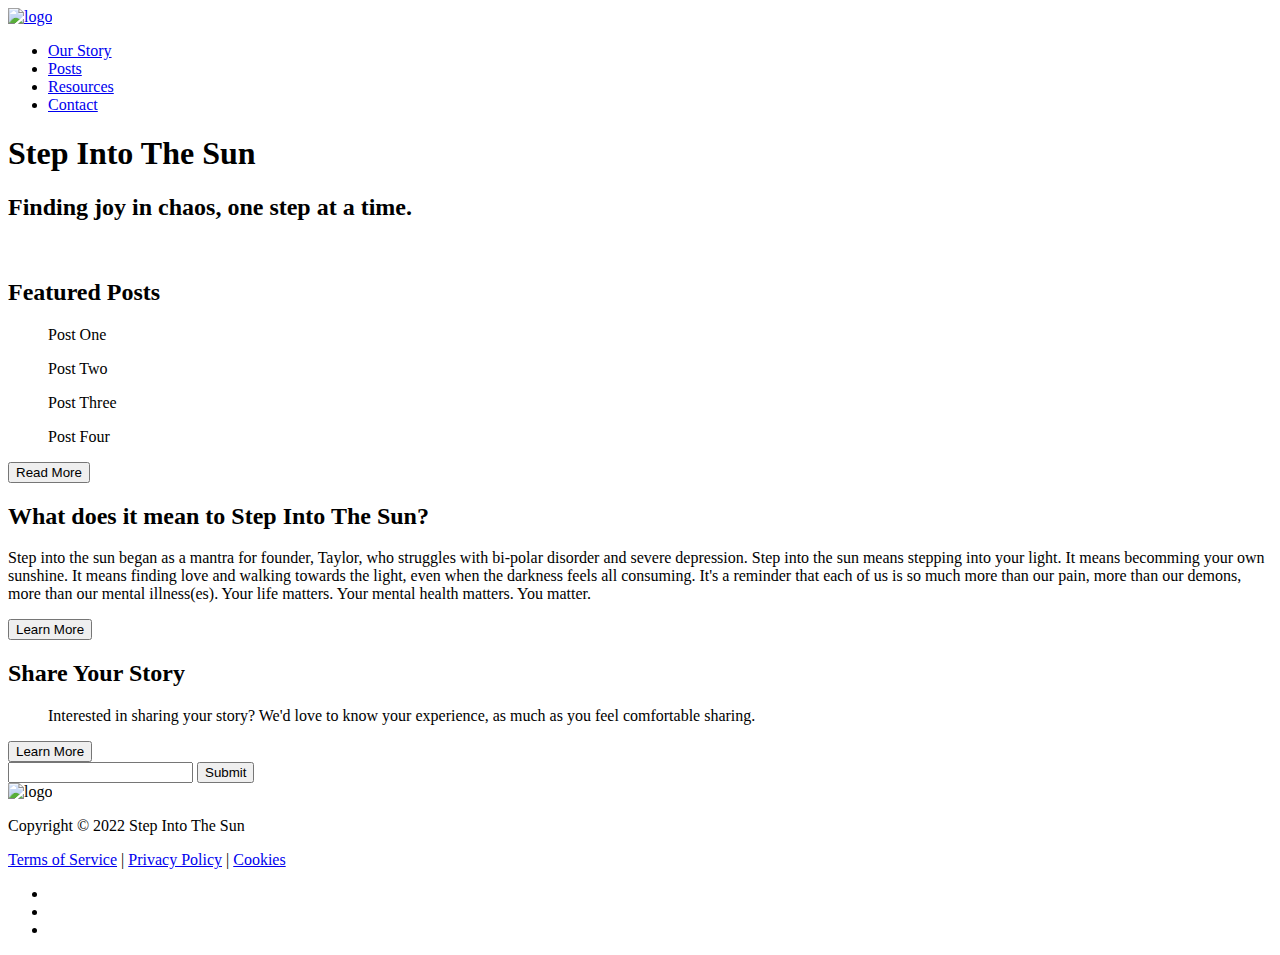
==== index.html @ e4fa4fd3 "Add initial html" ====
<!DOCTYPE html>
<html>
    <head>
        <title>Step Into The Sun Blog</title>
        <meta name="viewport" content="width=device-width, initial-scale=1">
        <link rel="stylesheet" href="style.css">
    </head>

    <body>
        <header class="primary-header">
            <div class="nav-container">
                <a href="#"><img src="" alt="logo"></a>
                <nav class="navbar">
                    <ul class="nav-list" role="list">
                        <li><a href="#">Our Story</a></li>
                        <li><a href="#">Posts</a></li>
                        <li><a href="#">Resources</a></li>
                        <li><a href="#">Contact</a></li>
                    </ul>
                </nav>
            </div>
        </header>

        <main>
            <section>
                <div class="banner-container">
                    <h1>Step Into The Sun</h1>
                    <h2>Finding joy in chaos, one step at a time.</h2>
                    <img src="" alt="">
                </div>
            </section>

            <section>
                <div class="post-container">
                    <h2>Featured Posts</h2>
                    <figure>
                        <figcaption>Post One</figcaption>
                    </figure>
                    <figure>
                        <figcaption>Post Two</figcaption>
                    </figure>
                    <figure>
                        <figcaption>Post Three</figcaption>
                    </figure>
                    <figure>
                        <figcaption>Post Four</figcaption>
                    </figure>
                    <button class="button">Read More</button>
                </div>
            </section>

            <section>
                <div class="meaning-container">
                    <h2>What does it mean to Step Into The Sun?</h2>
                    <p>Step into the sun began as a mantra for founder, Taylor, who struggles with bi-polar disorder and severe depression. Step into the sun means stepping into your light. It means becomming your own sunshine. It means finding love and walking towards the light, even when the darkness feels all consuming. It's a reminder that each of us is so much more than our pain, more than our demons, more than our mental illness(es). Your life matters. Your mental health matters. You matter.</p>
                    <button class="button">Learn More</button>
                </div>
            </section>

            <section>
                <div class="share-container">
                    <h2>Share Your Story</h2>
                    <figure>
                        <figcaption>Interested in sharing your story? We'd love to know your experience, as much as you feel comfortable sharing.</figcaption>
                    </figure>
                    <button class="button">Learn More</button>
                </div>
            </section>
        
            <section>
                <div class="email-container">
                    <form action="">
                        <input type="email">
                        <button class="button">Submit</button>
                    </form>
                </div>
            </section>
        
        </main>

        <footer class="footer">
            <div class="footer-container">
                <div>
                    <img src="" alt="logo">
                    <p>Copyright &copy; 2022 Step Into The Sun</p>
                    <p><a href="#">Terms of Service</a> | <a href="#">Privacy Policy</a> | <a href="#">Cookies</a></p>
                </div>
                <div>
                    <ul role="list" aria-label="social links">
                        <li><a aria-label="facebook" href="#"></a></li>
                        <li><a aria-label="instagram" href="#"></a></li>
                        <li><a aria-label="twitter" href="#"></a></li>
                    </ul>
                </div>
            </div>
        </footer>
    </body>
</html>
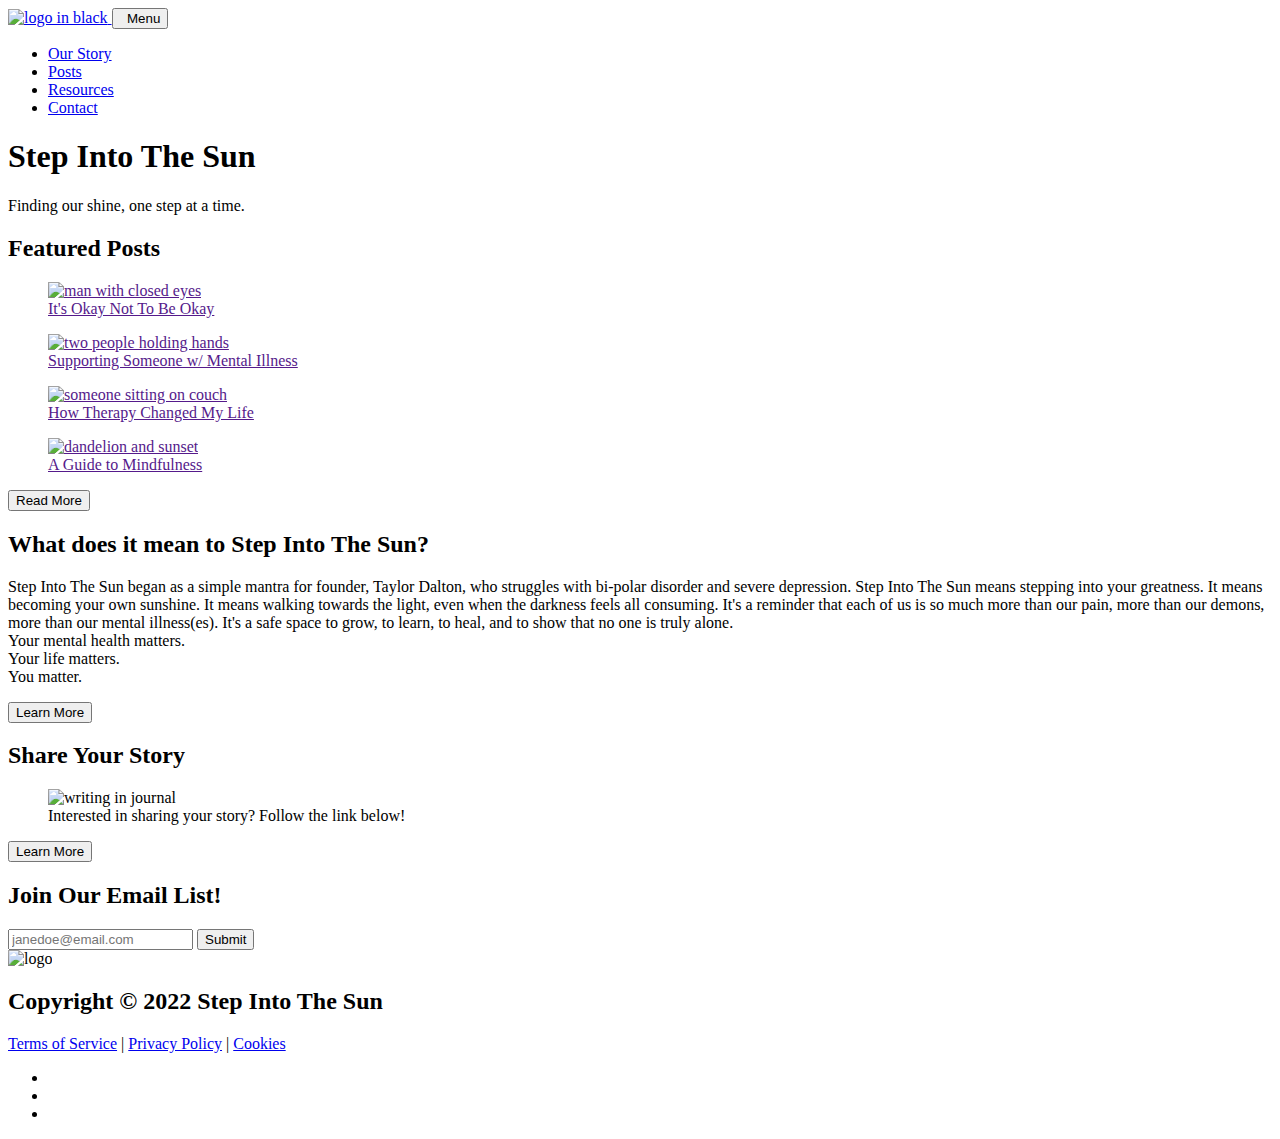
==== commit 01a58611: "Refine html" ====
--- a/index.html
+++ b/index.html
@@ -3,74 +3,94 @@
     <head>
         <title>Step Into The Sun Blog</title>
         <meta name="viewport" content="width=device-width, initial-scale=1">
+        <link rel="icon" href="./resources/logo-gold.png">
         <link rel="stylesheet" href="style.css">
+        <link rel="preconnect" href="https://fonts.googleapis.com">
+        <link rel="preconnect" href="https://fonts.gstatic.com" crossorigin>
+        <link href="https://fonts.googleapis.com/css2?family=Edu+QLD+Beginner:wght@400;700&display=swap" rel="stylesheet">
     </head>
 
     <body>
         <header class="primary-header">
-            <div class="nav-container">
-                <a href="#"><img src="" alt="logo"></a>
-                <nav class="navbar">
-                    <ul class="nav-list" role="list">
-                        <li><a href="#">Our Story</a></li>
-                        <li><a href="#">Posts</a></li>
-                        <li><a href="#">Resources</a></li>
-                        <li><a href="#">Contact</a></li>
-                    </ul>
-                </nav>
+            <div class="container">
+                <div class="nav-wrapper">
+                    <a href="#">
+                        <img class="logo" src="./resources/logo-black.png" alt="logo in black">
+                    </a>
+                    <button class="mobile-nav-toggle" aria-controls="navigation" aria-expanded="false">
+                        <img class="icon-open" src="./resources/menu-icon-open.png" alt="" aria-hidden="true">
+                        <img class ="icon-close" src="./resources/menu-icon-close.png" alt="" aria-hidden="true"> 
+                        <span class="visually-hidden">Menu</span>
+                    </button>
+                    <nav class="navbar" id="navigation">
+                        <ul class="nav-list" role="list">
+                            <li><a href="#">Our Story</a></li>
+                            <li><a href="#">Posts</a></li>
+                            <li><a href="#">Resources</a></li>
+                            <li><a href="#">Contact</a></li>
+                        </ul>
+                    </nav>
+                </div>
             </div>
         </header>
 
         <main>
             <section>
-                <div class="banner-container">
+                <div class="container banner">
                     <h1>Step Into The Sun</h1>
-                    <h2>Finding joy in chaos, one step at a time.</h2>
-                    <img src="" alt="">
+                    <p>Finding our shine, one step at a time.</p>
                 </div>
             </section>
 
             <section>
-                <div class="post-container">
+                <div class="container">
                     <h2>Featured Posts</h2>
-                    <figure>
-                        <figcaption>Post One</figcaption>
-                    </figure>
-                    <figure>
-                        <figcaption>Post Two</figcaption>
-                    </figure>
-                    <figure>
-                        <figcaption>Post Three</figcaption>
-                    </figure>
-                    <figure>
-                        <figcaption>Post Four</figcaption>
-                    </figure>
+                    <div class="even-columns posts">
+                        <figure>
+                            <a href=""><img src="./resources/okay.jpg" alt="man with closed eyes"></a>
+                            <figcaption class="captions"><a href="">It's Okay Not To Be Okay</a></figcaption>
+                        </figure>
+                        <figure>
+                            <a href=""><img src="./resources/support.jpg" alt="two people holding hands"></a>
+                            <figcaption class="captions"><a href="">Supporting Someone w/ Mental Illness</a></figcaption>
+                        </figure>
+                        <figure>
+                            <a href=""><img src="./resources/therapy.jpg" alt="someone sitting on couch"></a>
+                            <figcaption class="captions"><a href="">How Therapy Changed My Life</a></figcaption>
+                        </figure>
+                        <figure>
+                            <a href=""><img src="./resources/mindfulness.jpg" alt="dandelion and sunset"></a>
+                            <figcaption class="captions"><a href="">A Guide to Mindfulness</a></figcaption>
+                        </figure>
+                    </div>
                     <button class="button">Read More</button>
                 </div>
             </section>
 
             <section>
-                <div class="meaning-container">
+                <div class="container">
                     <h2>What does it mean to Step Into The Sun?</h2>
-                    <p>Step into the sun began as a mantra for founder, Taylor, who struggles with bi-polar disorder and severe depression. Step into the sun means stepping into your light. It means becomming your own sunshine. It means finding love and walking towards the light, even when the darkness feels all consuming. It's a reminder that each of us is so much more than our pain, more than our demons, more than our mental illness(es). Your life matters. Your mental health matters. You matter.</p>
+                    <p>Step Into The Sun began as a simple mantra for founder, Taylor Dalton, who struggles with bi-polar disorder and severe depression. Step Into The Sun means stepping into your greatness. It means becoming your own sunshine. It means walking towards the light, even when the darkness feels all consuming. It's a reminder that each of us is so much more than our pain, more than our demons, more than our mental illness(es). It's a safe space to grow, to learn, to heal, and to show that no one is truly alone.<br>Your mental health matters.<br>Your life matters.<br>You matter.</p>
                     <button class="button">Learn More</button>
                 </div>
             </section>
 
             <section>
-                <div class="share-container">
+                <div class="container">
                     <h2>Share Your Story</h2>
                     <figure>
-                        <figcaption>Interested in sharing your story? We'd love to know your experience, as much as you feel comfortable sharing.</figcaption>
+                        <img src="./resources/share.jpg" alt="writing in journal">
+                        <figcaption class="share-cap">Interested in sharing your story? Follow the link below!</figcaption>
                     </figure>
                     <button class="button">Learn More</button>
                 </div>
             </section>
         
             <section>
-                <div class="email-container">
+                <div class="container">
+                    <h2>Join Our Email List!</h2>
                     <form action="">
-                        <input type="email">
+                        <input type="email" placeholder="janedoe@email.com" class="input">
                         <button class="button">Submit</button>
                     </form>
                 </div>
@@ -79,10 +99,10 @@
         </main>
 
         <footer class="footer">
-            <div class="footer-container">
+            <div class="footer">
                 <div>
-                    <img src="" alt="logo">
-                    <p>Copyright &copy; 2022 Step Into The Sun</p>
+                    <img src="./resources/logo-gold.png" alt="logo">
+                    <h2>Copyright &copy; 2022 Step Into The Sun</h2>
                     <p><a href="#">Terms of Service</a> | <a href="#">Privacy Policy</a> | <a href="#">Cookies</a></p>
                 </div>
                 <div>
@@ -94,5 +114,10 @@
                 </div>
             </div>
         </footer>
+
+
+
+
+        <script type="module" src="/main.js"></script>
     </body>
 </html>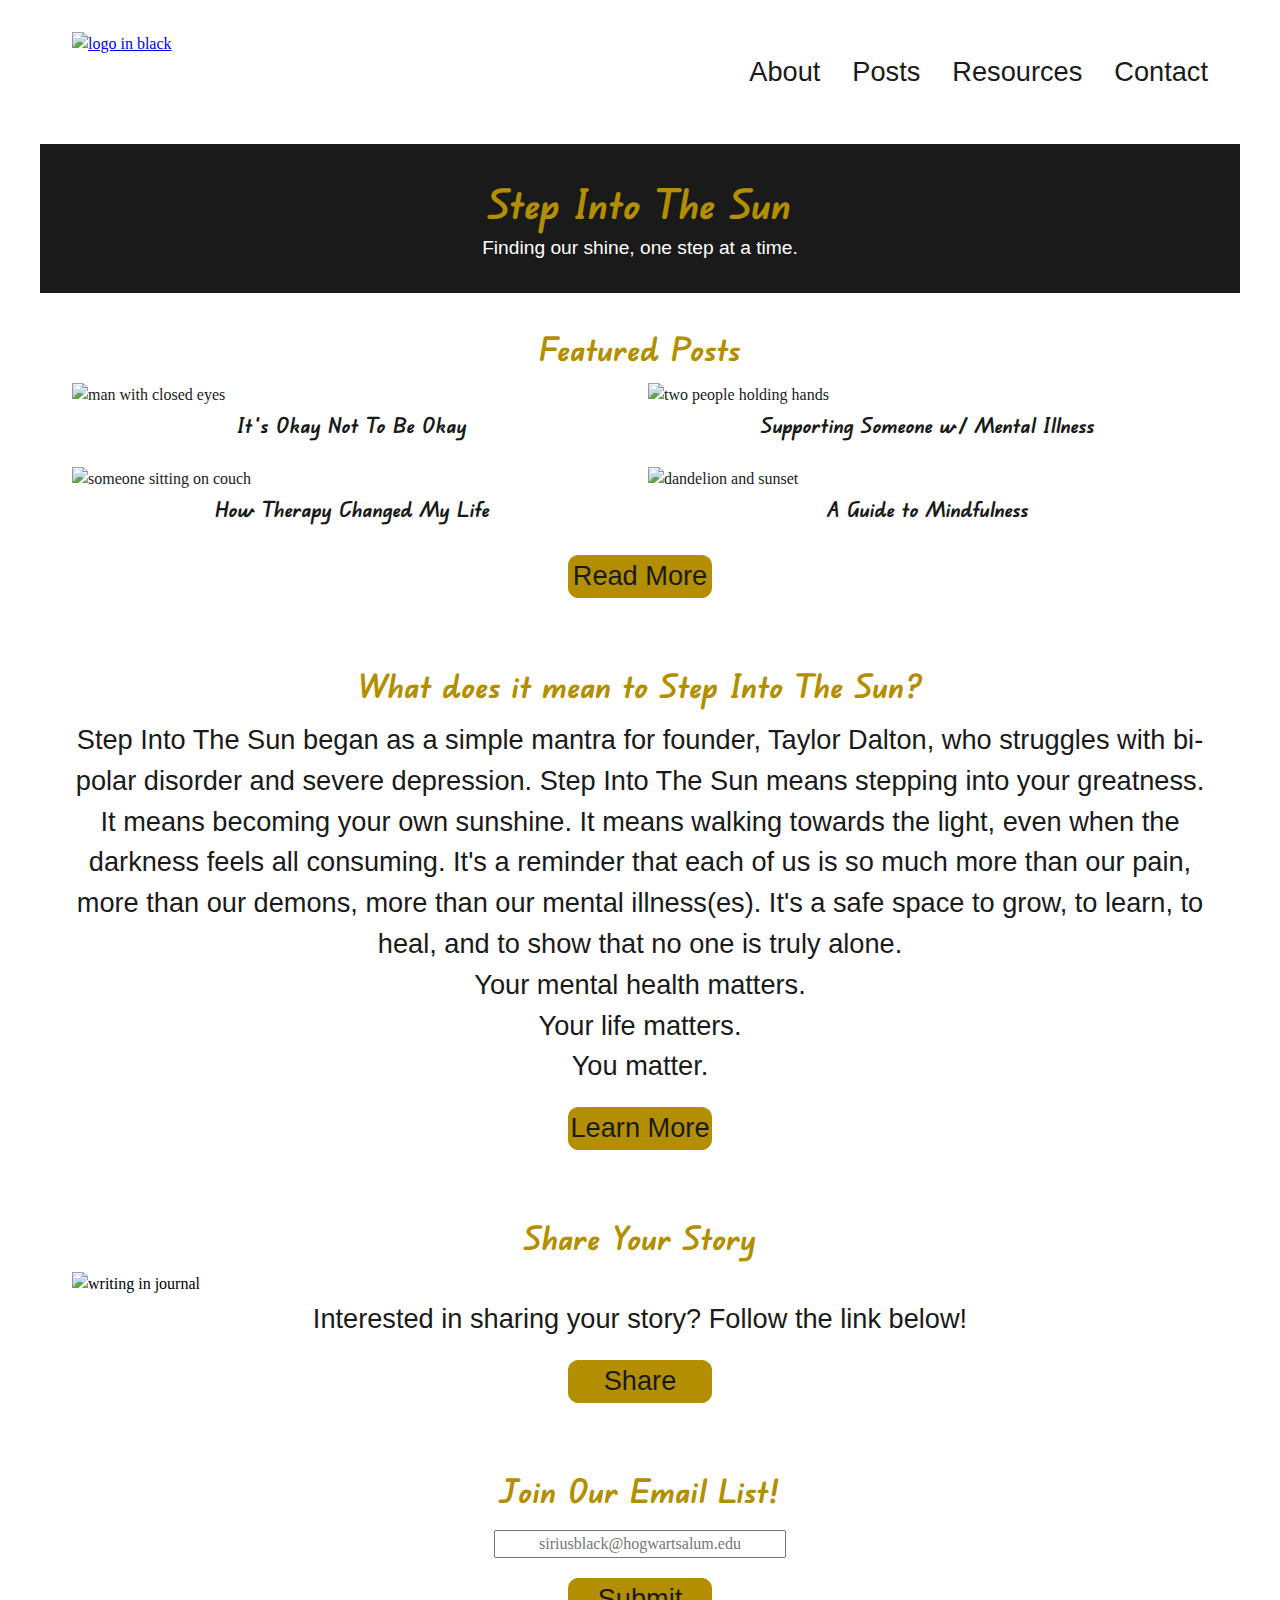
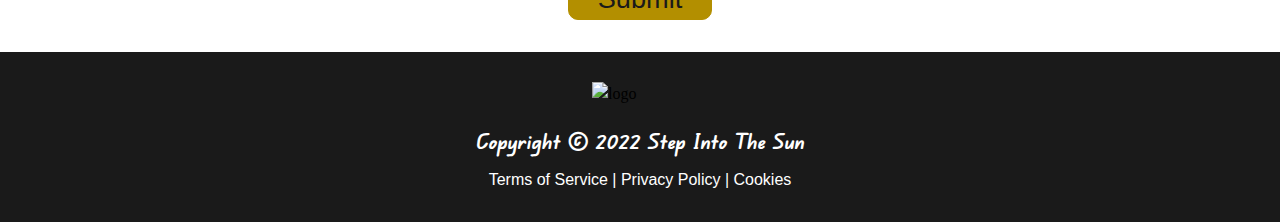
==== commit 98d423c1: "Update html" ====
--- a/index.html
+++ b/index.html
@@ -14,7 +14,7 @@
         <header class="primary-header">
             <div class="container">
                 <div class="nav-wrapper">
-                    <a href="#">
+                    <a href="/index.html">
                         <img class="logo" src="./resources/logo-black.png" alt="logo in black">
                     </a>
                     <button class="mobile-nav-toggle" aria-controls="navigation" aria-expanded="false">
@@ -24,10 +24,10 @@
                     </button>
                     <nav class="navbar" id="navigation">
                         <ul class="nav-list" role="list">
-                            <li><a href="#">Our Story</a></li>
-                            <li><a href="#">Posts</a></li>
-                            <li><a href="#">Resources</a></li>
-                            <li><a href="#">Contact</a></li>
+                            <li><a href="/about-page.html">About</a></li>
+                            <li><a href="/posts-page.html">Posts</a></li>
+                            <li><a href="/resources-page.html">Resources</a></li>
+                            <li><a href="/contact-page.html">Contact</a></li>
                         </ul>
                     </nav>
                 </div>
@@ -79,10 +79,10 @@
                 <div class="container">
                     <h2>Share Your Story</h2>
                     <figure>
-                        <img src="./resources/share.jpg" alt="writing in journal">
+                        <img src="./resources/share.jpg" alt="writing in journal" class="share-img">
                         <figcaption class="share-cap">Interested in sharing your story? Follow the link below!</figcaption>
                     </figure>
-                    <button class="button">Learn More</button>
+                    <button class="button">Share</button>
                 </div>
             </section>
         
@@ -90,7 +90,7 @@
                 <div class="container">
                     <h2>Join Our Email List!</h2>
                     <form action="">
-                        <input type="email" placeholder="janedoe@email.com" class="input">
+                        <input type="email" placeholder="siriusblack@hogwartsalum.edu" class="input">
                         <button class="button">Submit</button>
                     </form>
                 </div>
--- a/style.css
+++ b/style.css
@@ -0,0 +1,278 @@
+
+/* Box sizing rules */
+*,
+*::before,
+*::after {
+  box-sizing: border-box;
+}
+
+/* Remove default margin,padding, and font */
+* {
+    margin: 0;
+    padding: 0;
+    font: inherit;
+}
+
+/* Remove list styles on ul, ol elements with a list role, which suggests default styling will be removed */
+ul[role='list'],
+ol[role='list'] {
+  list-style: none;
+}
+
+/* Set core root defaults */
+html:focus-within {
+  scroll-behavior: smooth;
+}
+
+html,
+body {
+    height: 100%;
+}
+
+/* Set core body defaults */
+body {
+  text-rendering: optimizeSpeed;
+  line-height: 1.5;
+}
+
+/* A elements that don't have a class get default styles */
+a:not([class]) {
+  text-decoration-skip-ink: auto;
+}
+
+/* Make images easier to work with */
+img,
+picture,
+figure {
+  max-width: 100%;
+  display: block;
+}
+
+/* Remove all animations, transitions and smooth scroll for people that prefer not to see them */
+@media (prefers-reduced-motion: reduce) {
+  html:focus-within {
+   scroll-behavior: auto;
+  }
+  
+  *,
+  *::before,
+  *::after {
+    animation-duration: 0.01ms !important;
+    animation-iteration-count: 1 !important;
+    transition-duration: 0.01ms !important;
+    scroll-behavior: auto !important;
+  }
+}
+
+/* Custom Properties */
+
+.container {
+  max-width: 1200px;
+  padding: 2rem;
+
+  margin-inline: auto;
+}
+
+.even-columns {
+  display: grid;
+  grid-template: 1fr 1fr / 1fr 1fr;
+  gap: 1rem;
+}
+
+@media (max-width: 50em) {
+  .even-columns {
+    grid-template: 1fr / 1fr;
+  }
+}
+
+.visually-hidden {
+  position: absolute;
+position: absolute !important;
+width: 1px !important;
+height: 1px !important;
+padding: 0 !important;
+margin: -1px !important;
+overflow: hidden !important;
+clip: rect(0,0,0,0) !important;
+white-space: nowrap !important;
+border: 0 !important;
+}
+
+/* Genneral Styling */
+
+h1,
+h2,
+figcaption {
+  font-family: 'Edu QLD Beginner', cursive;
+  font-weight: 700;
+  text-align: center;
+}
+
+h1 {
+  font-size: 2.5rem;
+  color: #B38F00;
+}
+
+h2 {
+  font-size: 2rem;
+  margin-bottom: 10px;
+  color: #B38F00;
+}
+
+figcaption {
+  font-size: 1.3rem;
+  margin-top: 3px;
+  margin-bottom: 10px;
+  color: #1A1A1A;
+}
+
+p,
+li,
+button,
+.share-cap {
+  font-family: 'Arial Narrow', Arial, sans-serif;
+  color: #1A1A1A;
+  font-weight: 500;
+  text-align: center;
+  font-size: 1.7rem;
+}
+
+.banner {
+  background-color: #1A1A1A;
+  padding: 30px 10px 30px 10px;
+}
+
+.banner p {
+  color:#FFF;
+  font-size: 1.2rem;
+}
+
+.navbar a,
+.posts a {
+  color:#1A1A1A;
+  list-style: none;
+  text-decoration: none;
+}
+
+.button {
+  background-color:#B38F00;
+  border: 1px solid #B38F00;
+  border-radius: 10px;
+  width: 9rem;
+  display: block;
+  margin-top: 20px;
+  margin-right: auto;
+  margin-left: auto;
+}
+
+.input {
+  text-align: center;
+  width: 18.3rem;
+  display: block;
+  margin: 15px auto;
+}
+
+.footer a,
+.footer p {
+  color:#FFF;
+  list-style: none;
+  text-decoration: none;
+  font-size: 1rem;
+}
+
+.footer h2 {
+  font-size: 1.3rem;
+  color: #FFF;
+  margin-top: 20px;
+}
+
+.footer img {
+  width: 6rem;
+  margin: 0 auto;
+}
+
+.footer {
+  background-color: #1A1A1A;
+  padding: 15px 0;
+}
+
+  /* Navigation */
+
+.logo {
+  height: 5rem;
+  width: auto;
+}
+
+.nav-wrapper {
+  display: flex;
+  justify-content: space-between;
+  align-items: center;
+}
+
+.mobile-nav-toggle {
+  display: none;
+}
+
+.nav-list {
+  display: flex;
+  gap: 2rem;
+}
+
+@media (max-width: 50em) {
+  .navbar {
+    display: none;
+
+    position: absolute;
+    inset: 7.2rem 1rem auto;
+    background: #FFF;
+    box-shadow: 0 0 0.25em #000;
+  }
+
+  .navbar::after {
+    content: '';
+    position: absolute;
+    inset 0;
+  }
+
+  .nav-list {
+    display: grid;
+    gap: 0.25rem;
+    text-align: center;
+  }
+
+  .navbar[data-visible] {
+    display: block;
+  }
+
+  .mobile-nav-toggle {
+    display: block;
+    cursor: pointer;
+    background: transparent;
+    border: 0;
+    padding: 0.5em;
+  }
+  
+  .mobile-nav-toggle .icon-close {
+    display: none;
+  }
+}
+
+/* Animation */
+
+.nav-list a:hover,
+.footer a:hover {
+  color: #B38F00;
+  cursor: pointer;
+}
+
+.button:hover {
+  color: #B38F00;
+  background-color: #1A1A1A; 
+  border: 1px solid #1A1A1A;
+  cursor: pointer;
+}
+
+.posts a:hover {
+  color: #B38F00;
+  cursor: pointer;
+}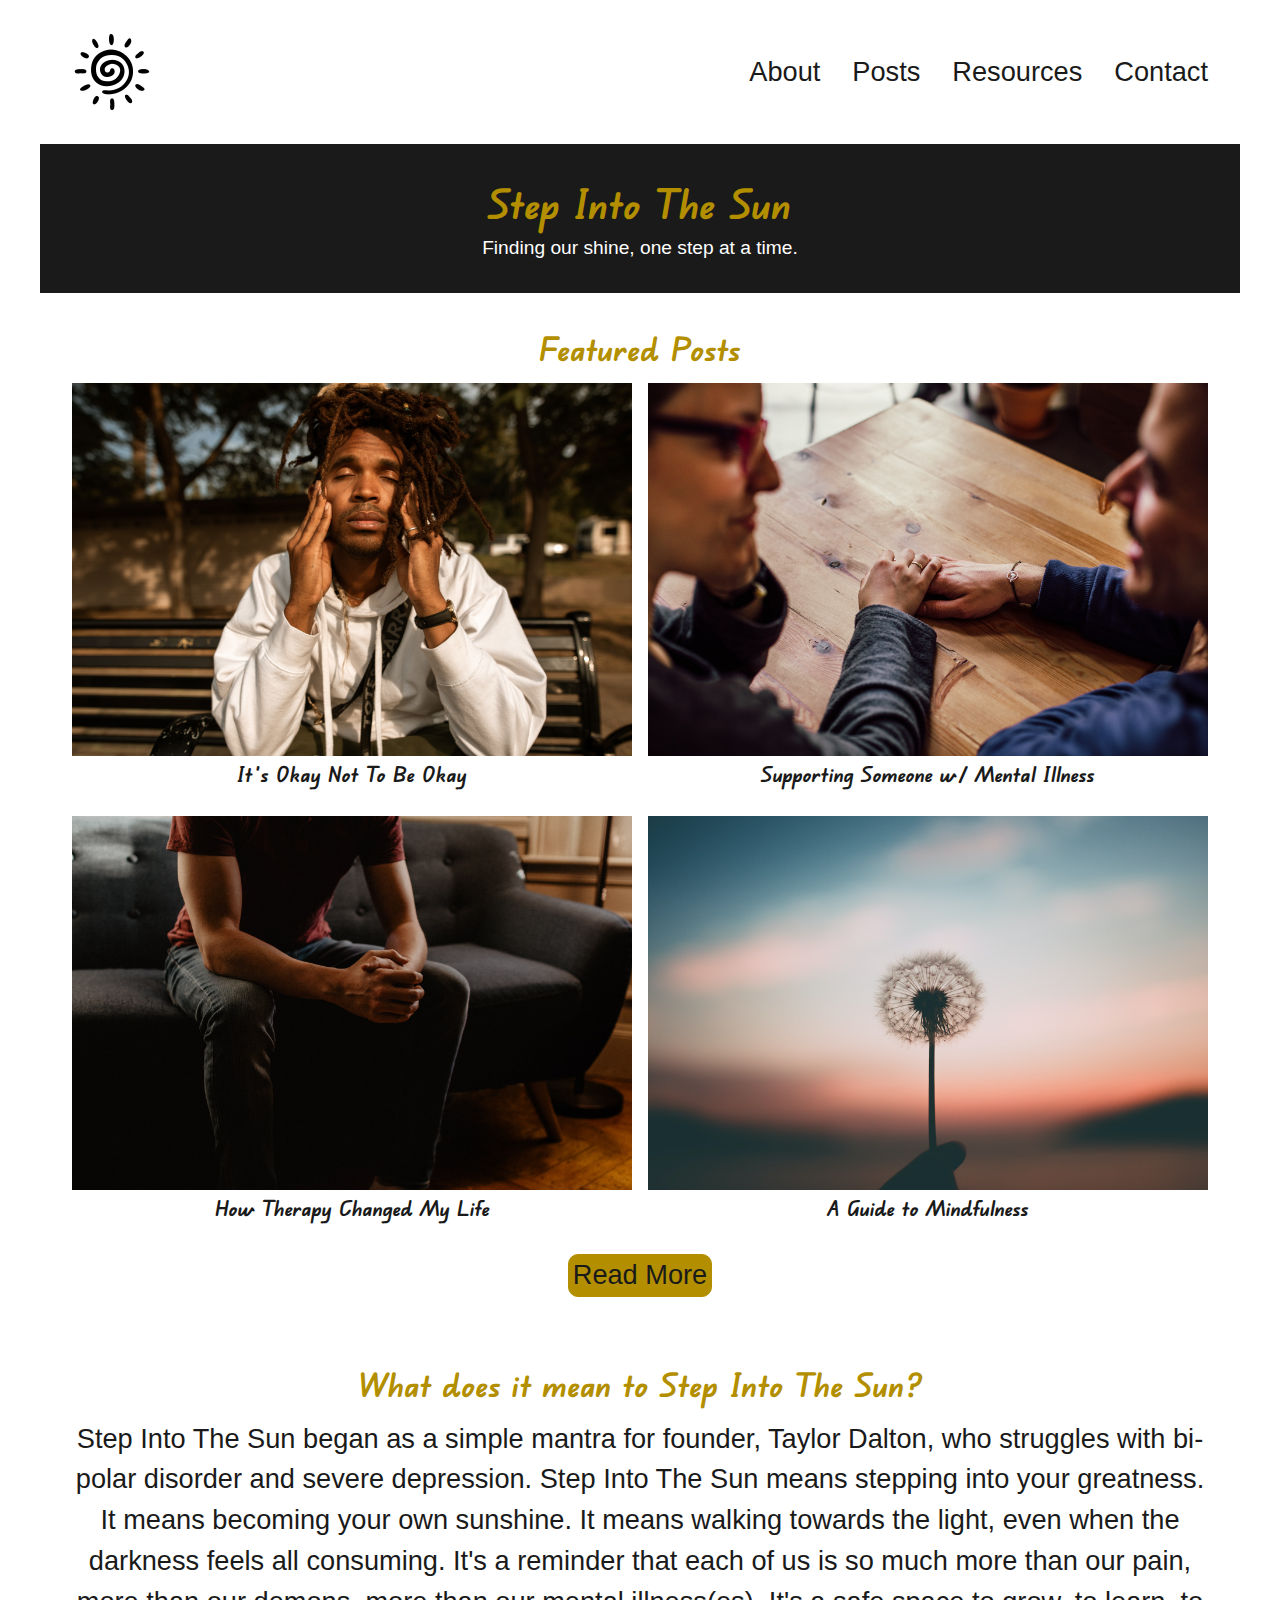
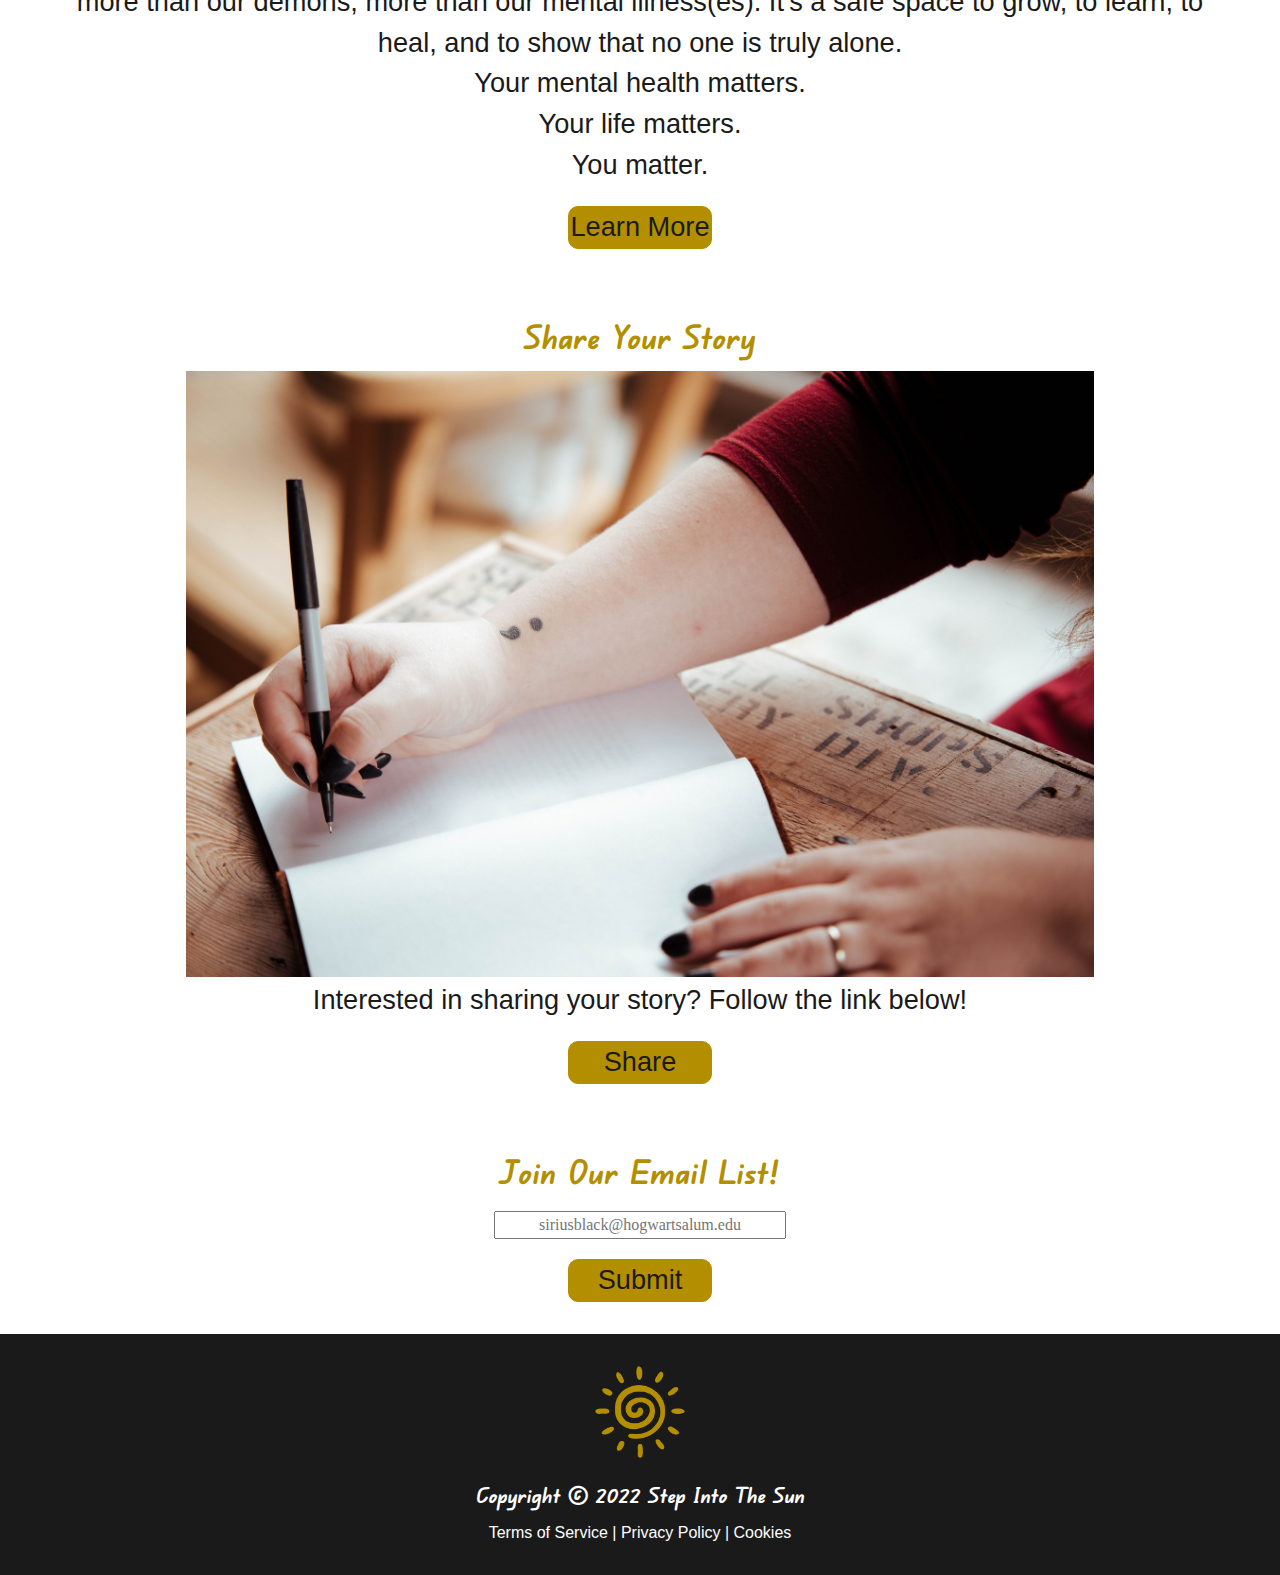
==== commit 5dd2e0d6: "Update index.html" ====
--- a/index.html
+++ b/index.html
@@ -3,7 +3,7 @@
     <head>
         <title>Step Into The Sun Blog</title>
         <meta name="viewport" content="width=device-width, initial-scale=1">
-        <link rel="icon" href="./resources/logo-gold.png">
+        <link rel="icon" href="resources/logo-gold.png">
         <link rel="stylesheet" href="style.css">
         <link rel="preconnect" href="https://fonts.googleapis.com">
         <link rel="preconnect" href="https://fonts.gstatic.com" crossorigin>
@@ -14,20 +14,20 @@
         <header class="primary-header">
             <div class="container">
                 <div class="nav-wrapper">
-                    <a href="/index.html">
-                        <img class="logo" src="./resources/logo-black.png" alt="logo in black">
+                    <a href="index.html">
+                        <img class="logo" src="resources/logo-black.png" alt="logo in black">
                     </a>
                     <button class="mobile-nav-toggle" aria-controls="navigation" aria-expanded="false">
-                        <img class="icon-open" src="./resources/menu-icon-open.png" alt="" aria-hidden="true">
-                        <img class ="icon-close" src="./resources/menu-icon-close.png" alt="" aria-hidden="true"> 
+                        <img class="icon-open" src="resources/menu-icon-open.png" alt="" aria-hidden="true">
+                        <img class ="icon-close" src="resources/menu-icon-close.png" alt="" aria-hidden="true"> 
                         <span class="visually-hidden">Menu</span>
                     </button>
                     <nav class="navbar" id="navigation">
                         <ul class="nav-list" role="list">
-                            <li><a href="/about-page.html">About</a></li>
-                            <li><a href="/posts-page.html">Posts</a></li>
-                            <li><a href="/resources-page.html">Resources</a></li>
-                            <li><a href="/contact-page.html">Contact</a></li>
+                            <li><a href="about-page.html">About</a></li>
+                            <li><a href="posts-page.html">Posts</a></li>
+                            <li><a href="resources-page.html">Resources</a></li>
+                            <li><a href="contact-page.html">Contact</a></li>
                         </ul>
                     </nav>
                 </div>
@@ -47,19 +47,19 @@
                     <h2>Featured Posts</h2>
                     <div class="even-columns posts">
                         <figure>
-                            <a href=""><img src="./resources/okay.jpg" alt="man with closed eyes"></a>
+                            <a href=""><img src="resources/okay.jpg" alt="man with closed eyes"></a>
                             <figcaption class="captions"><a href="">It's Okay Not To Be Okay</a></figcaption>
                         </figure>
                         <figure>
-                            <a href=""><img src="./resources/support.jpg" alt="two people holding hands"></a>
+                            <a href=""><img src="resources/support.jpg" alt="two people holding hands"></a>
                             <figcaption class="captions"><a href="">Supporting Someone w/ Mental Illness</a></figcaption>
                         </figure>
                         <figure>
-                            <a href=""><img src="./resources/therapy.jpg" alt="someone sitting on couch"></a>
+                            <a href=""><img src="resources/therapy.jpg" alt="someone sitting on couch"></a>
                             <figcaption class="captions"><a href="">How Therapy Changed My Life</a></figcaption>
                         </figure>
                         <figure>
-                            <a href=""><img src="./resources/mindfulness.jpg" alt="dandelion and sunset"></a>
+                            <a href=""><img src="resources/mindfulness.jpg" alt="dandelion and sunset"></a>
                             <figcaption class="captions"><a href="">A Guide to Mindfulness</a></figcaption>
                         </figure>
                     </div>
@@ -79,7 +79,7 @@
                 <div class="container">
                     <h2>Share Your Story</h2>
                     <figure>
-                        <img src="./resources/share.jpg" alt="writing in journal" class="share-img">
+                        <img src="resources/share.jpg" alt="writing in journal" class="share-img">
                         <figcaption class="share-cap">Interested in sharing your story? Follow the link below!</figcaption>
                     </figure>
                     <button class="button">Share</button>
@@ -101,7 +101,7 @@
         <footer class="footer">
             <div class="footer">
                 <div>
-                    <img src="./resources/logo-gold.png" alt="logo">
+                    <img src="resources/logo-gold.png" alt="logo">
                     <h2>Copyright &copy; 2022 Step Into The Sun</h2>
                     <p><a href="#">Terms of Service</a> | <a href="#">Privacy Policy</a> | <a href="#">Cookies</a></p>
                 </div>
@@ -120,4 +120,4 @@
 
         <script type="module" src="/main.js"></script>
     </body>
-</html>+</html>
--- a/style.css
+++ b/style.css
@@ -137,6 +137,11 @@
   font-size: 1.7rem;
 }
 
+.share-img {
+  width: 80%;
+  margin: 0 auto;
+}
+
 .banner {
   background-color: #1A1A1A;
   padding: 30px 10px 30px 10px;
@@ -275,4 +280,73 @@
 .posts a:hover {
   color: #B38F00;
   cursor: pointer;
+}
+
+/* --------------------------------------------------------------- */
+
+/* CONTACT PAGE STYLES*/
+
+.contact-head .black {
+  color:#1A1A1A;
+}
+
+.contact-head .gold {
+  color: #B38F00;
+}
+
+.contact-form {
+  display: block;
+  align-items: center;
+}
+
+.contact-form label {
+  font-family: 'Edu QLD Beginner', cursive;
+  color: #1A1A1A;
+  font-weight: 700;
+  font-size: 2rem;
+}
+
+#name, #email {
+  width: 100%;
+  height: 40px;
+}
+
+.contact-form textarea {
+  width: 100%;
+  height: 250px;
+}
+
+/* --------------------------------------------------------------- */
+
+/* ABOUT PAGE ADDITONAL STYLING */
+
+#you-matter {
+  width: 80%;
+  margin: 0 auto;
+  padding-bottom: 3rem;
+}
+
+/* --------------------------------------------------------------- */
+
+/* RESOURCE PAGE ADDITIONAL STYLING */
+
+#idontmind,
+#hotline {
+  color:#1A1A1A;
+  text-decoration: none;
+}
+
+#resource-wrap li, 
+#resource-wrap h2 {
+  text-align: left;
+}
+
+@media (max-width: 50em) {
+  #resource-wrap h2 {
+    text-align: center;
+  }
+}
+
+#resource-wrap ul {
+  padding-left: 4rem;
 }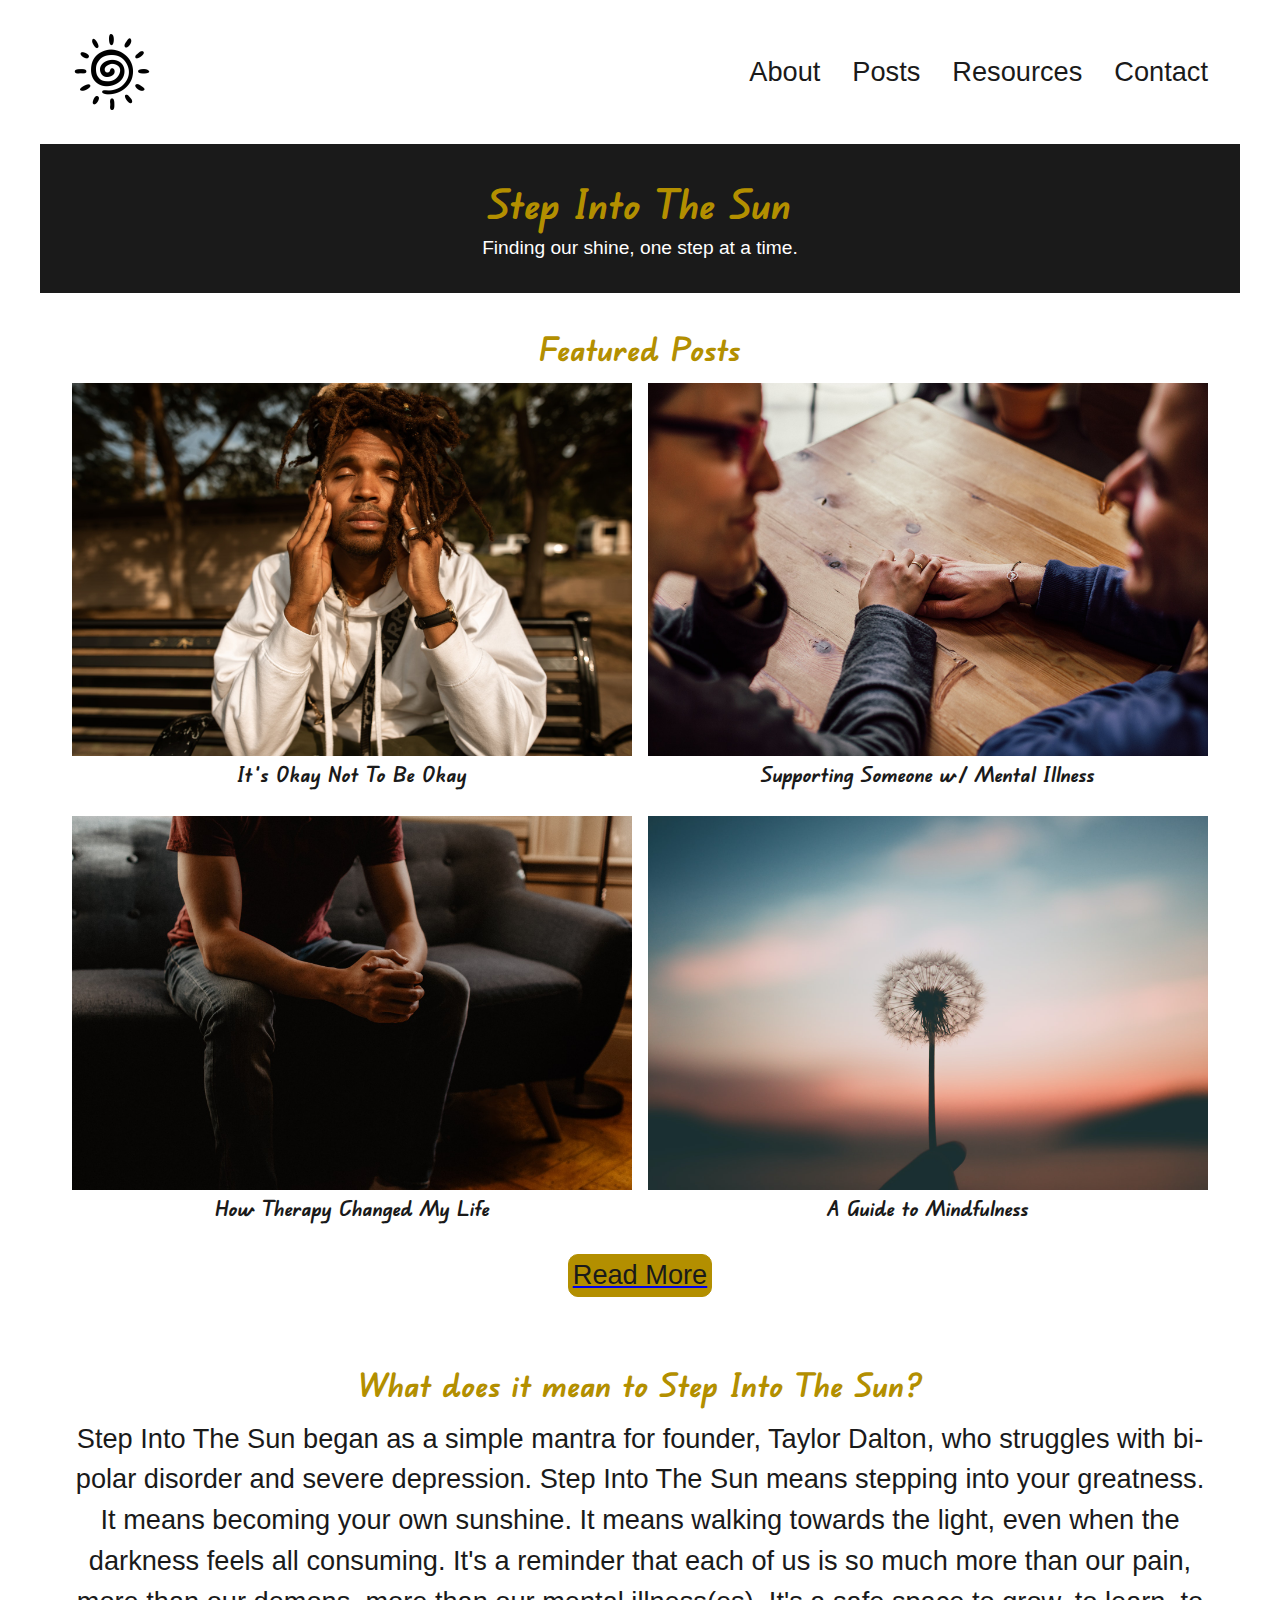
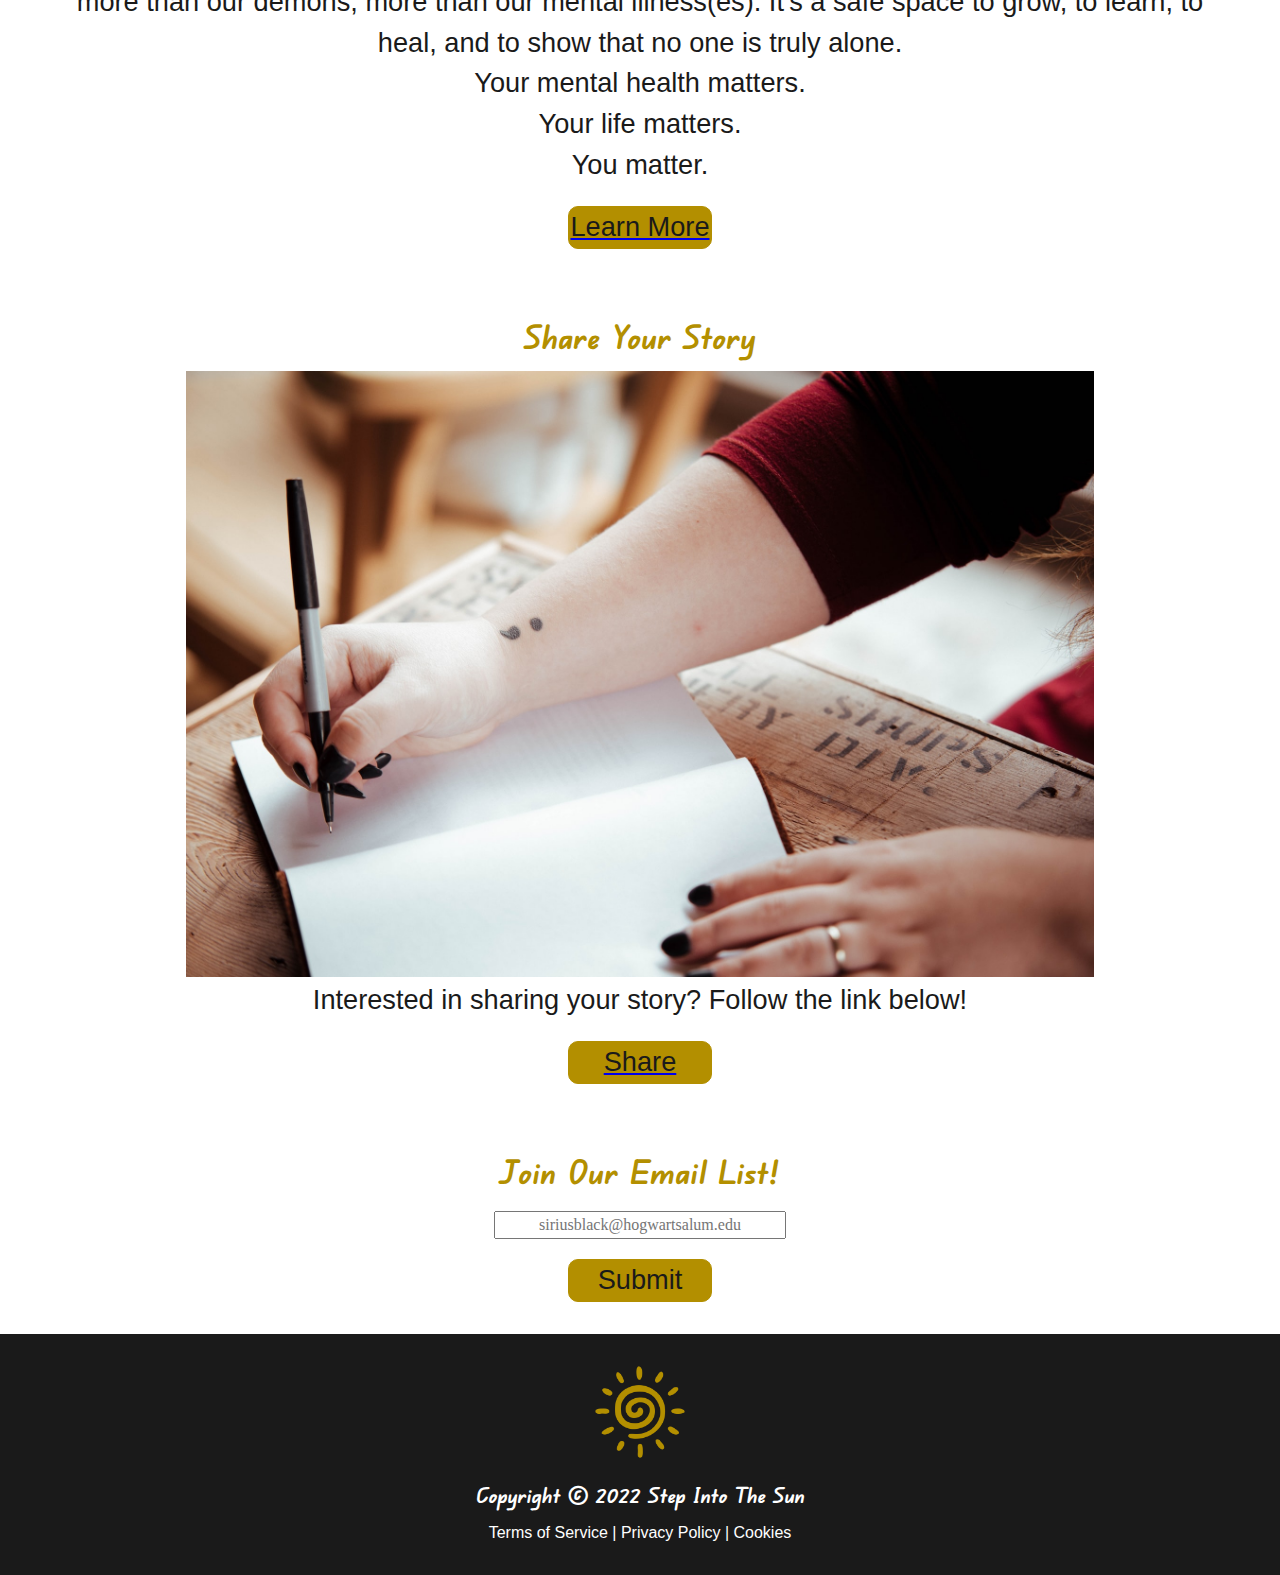
==== commit f88e8982: "Add files via upload" ====
--- a/index.html
+++ b/index.html
@@ -3,7 +3,7 @@
     <head>
         <title>Step Into The Sun Blog</title>
         <meta name="viewport" content="width=device-width, initial-scale=1">
-        <link rel="icon" href="resources/logo-gold.png">
+        <link rel="icon" href="./resources/logo-gold.png">
         <link rel="stylesheet" href="style.css">
         <link rel="preconnect" href="https://fonts.googleapis.com">
         <link rel="preconnect" href="https://fonts.gstatic.com" crossorigin>
@@ -14,20 +14,20 @@
         <header class="primary-header">
             <div class="container">
                 <div class="nav-wrapper">
-                    <a href="index.html">
-                        <img class="logo" src="resources/logo-black.png" alt="logo in black">
+                    <a href="/index.html">
+                        <img class="logo" src="./resources/logo-black.png" alt="logo in black">
                     </a>
                     <button class="mobile-nav-toggle" aria-controls="navigation" aria-expanded="false">
-                        <img class="icon-open" src="resources/menu-icon-open.png" alt="" aria-hidden="true">
-                        <img class ="icon-close" src="resources/menu-icon-close.png" alt="" aria-hidden="true"> 
+                        <img class="icon-open" src="./resources/menu-icon-open.png" alt="" aria-hidden="true">
+                        <img class ="icon-close" src="./resources/menu-icon-close.png" alt="" aria-hidden="true"> 
                         <span class="visually-hidden">Menu</span>
                     </button>
                     <nav class="navbar" id="navigation">
                         <ul class="nav-list" role="list">
-                            <li><a href="about-page.html">About</a></li>
-                            <li><a href="posts-page.html">Posts</a></li>
-                            <li><a href="resources-page.html">Resources</a></li>
-                            <li><a href="contact-page.html">Contact</a></li>
+                            <li><a href="/about-page.html">About</a></li>
+                            <li><a href="/posts-page.html">Posts</a></li>
+                            <li><a href="/resources-page.html">Resources</a></li>
+                            <li><a href="/contact-page.html">Contact</a></li>
                         </ul>
                     </nav>
                 </div>
@@ -47,23 +47,23 @@
                     <h2>Featured Posts</h2>
                     <div class="even-columns posts">
                         <figure>
-                            <a href=""><img src="resources/okay.jpg" alt="man with closed eyes"></a>
+                            <a href=""><img src="./resources/okay.jpg" alt="man with closed eyes"></a>
                             <figcaption class="captions"><a href="">It's Okay Not To Be Okay</a></figcaption>
                         </figure>
                         <figure>
-                            <a href=""><img src="resources/support.jpg" alt="two people holding hands"></a>
+                            <a href=""><img src="./resources/support.jpg" alt="two people holding hands"></a>
                             <figcaption class="captions"><a href="">Supporting Someone w/ Mental Illness</a></figcaption>
                         </figure>
                         <figure>
-                            <a href=""><img src="resources/therapy.jpg" alt="someone sitting on couch"></a>
+                            <a href=""><img src="./resources/therapy.jpg" alt="someone sitting on couch"></a>
                             <figcaption class="captions"><a href="">How Therapy Changed My Life</a></figcaption>
                         </figure>
                         <figure>
-                            <a href=""><img src="resources/mindfulness.jpg" alt="dandelion and sunset"></a>
+                            <a href=""><img src="./resources/mindfulness.jpg" alt="dandelion and sunset"></a>
                             <figcaption class="captions"><a href="">A Guide to Mindfulness</a></figcaption>
                         </figure>
                     </div>
-                    <button class="button">Read More</button>
+                    <a href="./posts-page.html"><button class="button" action="">Read More</button></a>
                 </div>
             </section>
 
@@ -71,7 +71,7 @@
                 <div class="container">
                     <h2>What does it mean to Step Into The Sun?</h2>
                     <p>Step Into The Sun began as a simple mantra for founder, Taylor Dalton, who struggles with bi-polar disorder and severe depression. Step Into The Sun means stepping into your greatness. It means becoming your own sunshine. It means walking towards the light, even when the darkness feels all consuming. It's a reminder that each of us is so much more than our pain, more than our demons, more than our mental illness(es). It's a safe space to grow, to learn, to heal, and to show that no one is truly alone.<br>Your mental health matters.<br>Your life matters.<br>You matter.</p>
-                    <button class="button">Learn More</button>
+                    <a href="/about-page.html"><button class="button">Learn More</button></a>
                 </div>
             </section>
 
@@ -79,10 +79,10 @@
                 <div class="container">
                     <h2>Share Your Story</h2>
                     <figure>
-                        <img src="resources/share.jpg" alt="writing in journal" class="share-img">
+                        <img src="./resources/share.jpg" alt="writing in journal" class="share-img">
                         <figcaption class="share-cap">Interested in sharing your story? Follow the link below!</figcaption>
                     </figure>
-                    <button class="button">Share</button>
+                    <a href="/contact-page.html"><button class="button">Share</button></a>
                 </div>
             </section>
         
@@ -101,7 +101,7 @@
         <footer class="footer">
             <div class="footer">
                 <div>
-                    <img src="resources/logo-gold.png" alt="logo">
+                    <img src="./resources/logo-gold.png" alt="logo">
                     <h2>Copyright &copy; 2022 Step Into The Sun</h2>
                     <p><a href="#">Terms of Service</a> | <a href="#">Privacy Policy</a> | <a href="#">Cookies</a></p>
                 </div>
@@ -120,4 +120,4 @@
 
         <script type="module" src="/main.js"></script>
     </body>
-</html>
+</html>